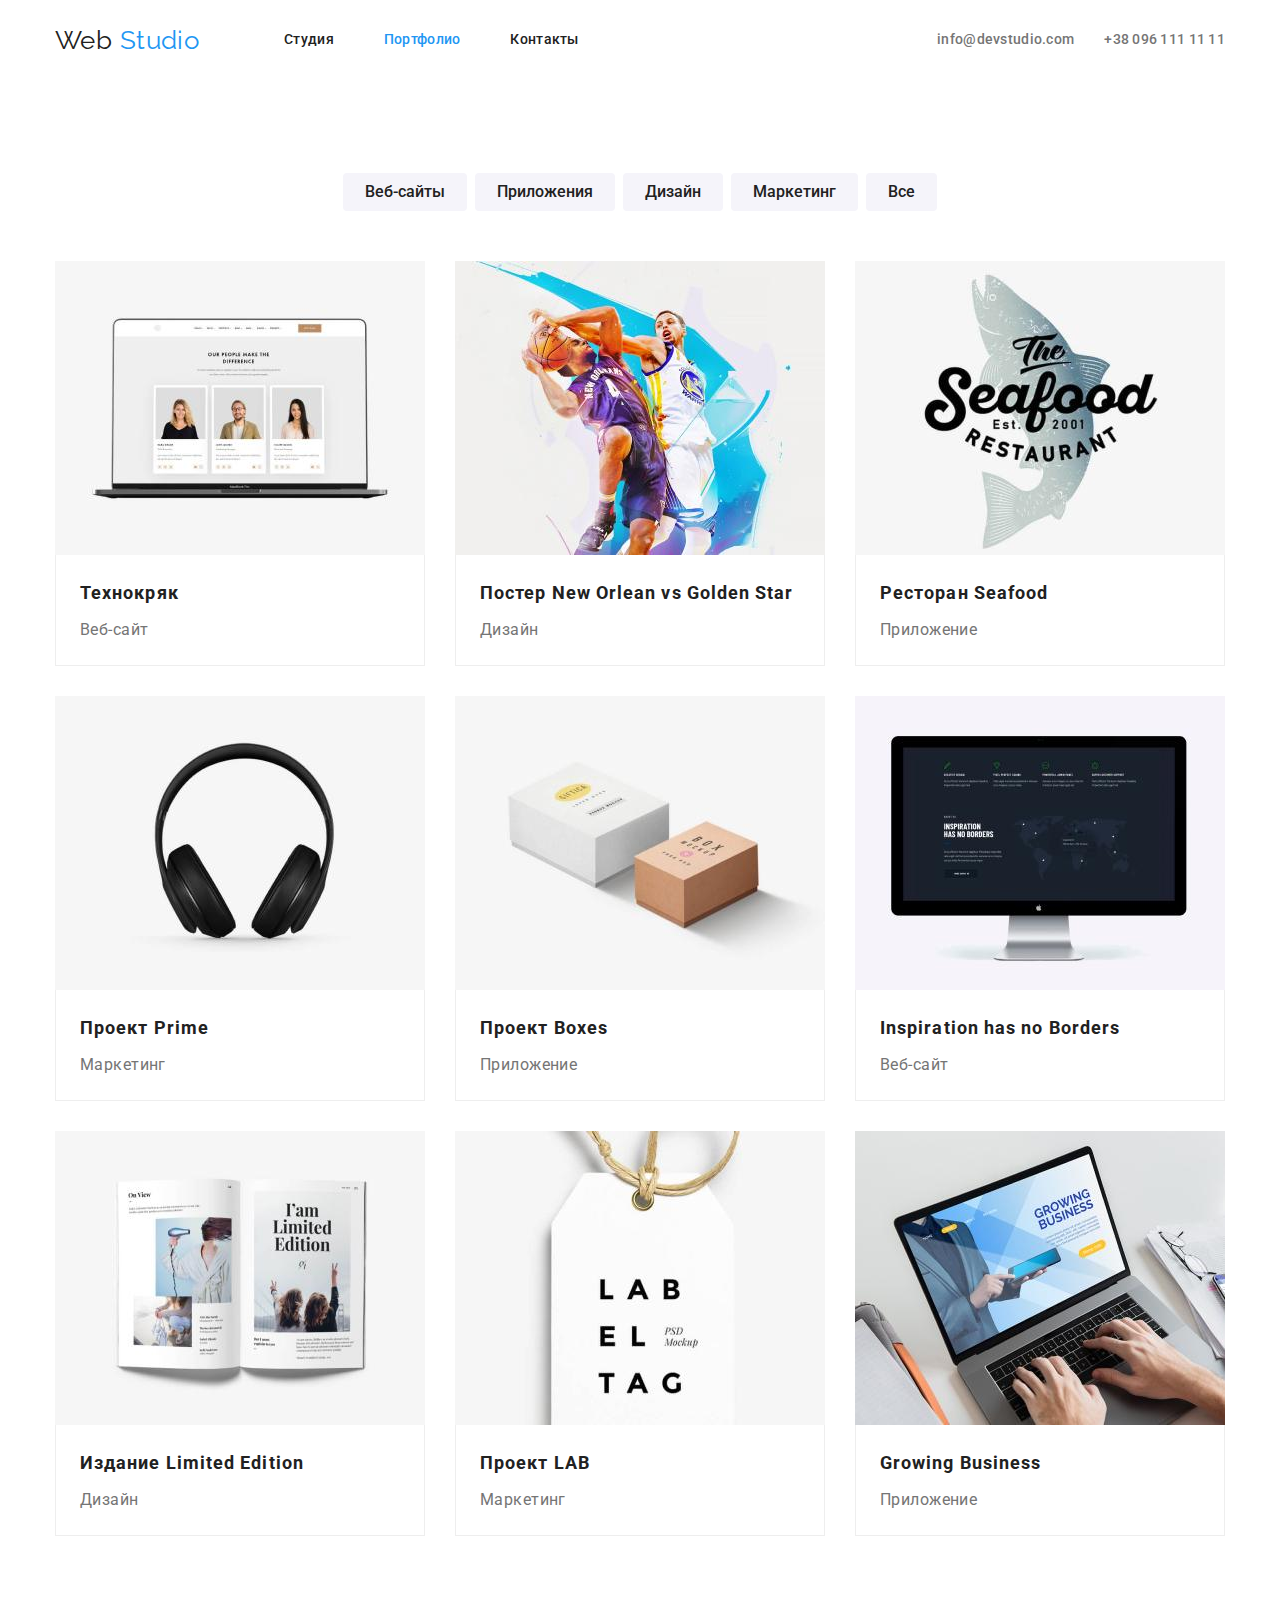
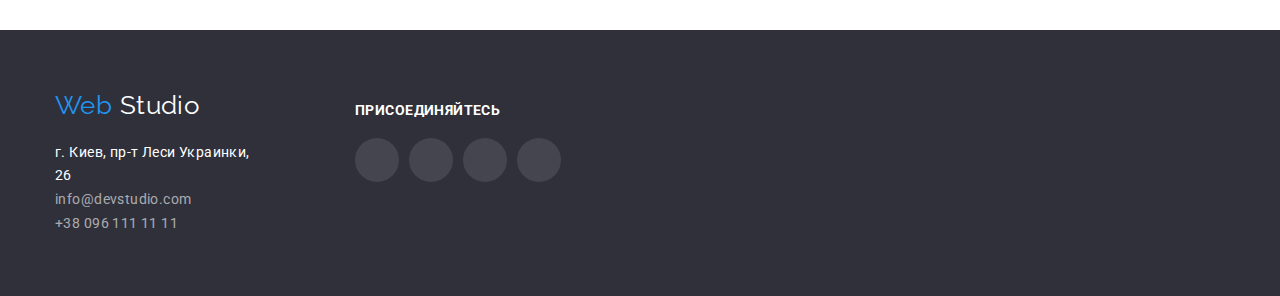
==== portfolio.html @ efa8f48a "Copy HW3" ====
<!DOCTYPE html>
<html lang="ru">
  <head>
    <meta charset="UTF-8" />
    <meta name="viewport" content="width=device-width, initial-scale=1.0" />
    <title>Portfolio</title>
    <link
      href="https://fonts.googleapis.com/css2?family=Raleway:wght@700&family=Roboto:wght@400;500;700;900&display=swap"
      rel="stylesheet"
    />
    <link
      rel="stylesheet"
      href="https://cdnjs.cloudflare.com/ajax/libs/modern-normalize/0.7.0/modern-normalize.min.css"
    />
    <link rel="stylesheet" href="./css/style.css" />
  </head>

  <body>
    <!-- Шапка сайта -->
    <header class="header">
      <div class="header-conitaner container">
        <nav class="navigation">
          <a class="logo" href="./index.html" aria-label="Логотип"
            >Web <span class="logo-accent">Studio</span></a
          >
          <ul class="navgiation-list list">
            <li class="navigation-list-item">
              <a class="navigation-list-link link" href="index.html">Студия</a>
            </li>
            <li class="navigation-list-item">
              <a
                class="navigation-list-link link active-page"
                href="./portfolio.html"
                >Портфолио</a
              >
            </li>
            <li class="navigation-list-item">
              <a class="navigation-list-link link" href="">Контакты</a>
            </li>
          </ul>
        </nav>
        <address class="adress">
          <ul class="adress-list list">
            <li class="adress-list-item">
              <a
                class="header-email-link link"
                href="mailto:info@devstudio.com"
                lang="en"
                >info@devstudio.com</a
              >
            </li>
            <li class="adress-list-item">
              <a class="header-tel-link link" href="tel:+380961111111"
                >+38 096 111 11 11</a
              >
            </li>
          </ul>
        </address>
      </div>
    </header>
    <main>
      <div class="portfolio-container container">
        <div class="portfolio-navigation-container">
          <h1 hidden>Портфолио</h1>
          <h2 hidden>Навигация по типу работ</h2>
          <ul class="portfolio-navigation-list list">
            <li class="portfolio-navigation-list-item">
              <button class="portfolio-button">Веб-сайты</button>
            </li>
            <li class="portfolio-navigation-list-item">
              <button class="portfolio-button">Приложения</button>
            </li>
            <li class="portfolio-navigation-list-item">
              <button class="portfolio-button">Дизайн</button>
            </li>
            <li class="portfolio-navigation-list-item">
              <button class="portfolio-button">Маркетинг</button>
            </li>
            <li class="portfolio-navigation-list-item">
              <button class="portfolio-button">Все</button>
            </li>
          </ul>
        </div>
        <div class="portfolio-list-container">
          <h2 hidden>Блок работ</h2>
          <ul class="portfolio-list list">
            <li class="portfolio-list-item">
              <img
                class="portfolio-list-img"
                src="./images/portfolio/project-technokryak.jpg"
                alt="изображение проекта"
                width="370"
                height="294"
              />
              <div class="portfolio-list-card">
                <p class="portfolio-list-text-hover">
                  Технокряк это современная площадка распространения
                  коронавируса. Компании используют эту платформу для цифрового
                  шпионажа и атак на защищённые сервера конкурентов.
                </p>
                <h3 class="portfolio-list-header">Технокряк</h3>
                <p class="portfolio-list-project-type">Веб-сайт</p>
              </div>
            </li>
            <li class="portfolio-list-item">
              <img
                class="portfolio-list-img"
                src="./images/portfolio/project-new-orlean-vs-golden-star.jpg"
                alt="изображение проекта"
                width="370"
                height="294"
              />
              <div class="portfolio-list-card">
                <p class="portfolio-list-text-hover">
                  Lorem ipsum dolor sit amet consectetur adipisicing elit.
                  Necessitatibus, excepturi ex adipisci voluptatum veniam eius
                  ea harum incidunt, esse facere nobis aspernatur iure? Ad vero
                  suscipit nam incidunt ab in?
                </p>
                <h3 class="portfolio-list-header">
                  Постер <span lang="en">New Orlean vs Golden Star</span>
                </h3>
                <p class="portfolio-list-project-type">Дизайн</p>
              </div>
            </li>
            <li class="portfolio-list-item">
              <img
                class="portfolio-list-img"
                src="./images/portfolio/project-seafood.jpg"
                alt="изображение проекта"
                width="370"
                height="294"
              />
              <div class="portfolio-list-card">
                <p class="portfolio-list-text-hover">
                  Lorem ipsum dolor sit amet consectetur adipisicing elit.
                  Accusamus cum minima itaque fugiat laborum, molestiae
                  voluptatem minus exercitationem reprehenderit in omnis
                  adipisci saepe eum sequi quod. Consequuntur aperiam eius
                  ipsam.
                </p>
                <h3 class="portfolio-list-header">
                  Ресторан <span lang="en">Seafood</span>
                </h3>
                <p class="portfolio-list-project-type">Приложение</p>
              </div>
            </li>
            <li class="portfolio-list-item">
              <img
                class="portfolio-list-img"
                src="./images/portfolio/project-prime.jpg"
                alt="изображение проекта"
                width="370"
                height="294"
              />
              <div class="portfolio-list-card">
                <p class="portfolio-list-text-hover">
                  Lorem ipsum dolor sit, amet consectetur adipisicing elit.
                  Corporis consequatur minima mollitia consequuntur vel iste
                  eligendi quasi quaerat numquam quos distinctio vitae, sunt
                  molestiae, tempora voluptates! Nostrum perferendis
                  perspiciatis et.
                </p>
                <h3 class="portfolio-list-header">Проект <span>Prime</span></h3>
                <p class="portfolio-list-project-type">Маркетинг</p>
              </div>
            </li>
            <li class="portfolio-list-item">
              <img
                class="portfolio-list-img"
                src="./images/portfolio/project-boxes.jpg"
                alt="изображение проекта"
                width="370"
                height="294"
              />
              <div class="portfolio-list-card">
                <p class="portfolio-list-text-hover">
                  Lorem ipsum dolor sit amet consectetur adipisicing elit. Quae
                  iste accusamus voluptatibus ullam quibusdam aperiam modi ipsa.
                  Pariatur, molestias omnis unde ipsum consequatur odit impedit
                  vero, earum officiis assumenda ipsa.
                </p>
                <h3 class="portfolio-list-header">
                  Проект <span lang="en">Boxes</span>
                </h3>
                <p class="portfolio-list-project-type">Приложение</p>
              </div>
            </li>
            <li class="portfolio-list-item">
              <img
                class="portfolio-list-img"
                src="./images/portfolio/project-inspiration-has-no-borders.jpg"
                alt="изображение проекта"
                width="370"
                height="294"
              />
              <div class="portfolio-list-card">
                <p class="portfolio-list-text-hover">
                  Lorem ipsum dolor sit amet consectetur adipisicing elit.
                  Culpa, quo quia. Earum alias iste amet in enim quidem sunt
                  doloribus et explicabo. Odio harum, fuga officia dolorum
                  sapiente repellat quidem.
                </p>
                <h3 class="portfolio-list-header" lang="en">
                  Inspiration has no Borders
                </h3>
                <p class="portfolio-list-project-type">Веб-сайт</p>
              </div>
            </li>
            <li class="portfolio-list-item">
              <img
                class="portfolio-list-img"
                src="./images/portfolio/project-limited-edition.jpg"
                alt="изображение проекта"
                width="370"
                height="294"
              />
              <div class="portfolio-list-card">
                <p class="portfolio-list-text-hover">
                  Lorem ipsum dolor sit amet, consectetur adipisicing elit.
                  Saepe veniam voluptatum dolor cumque ducimus, commodi id
                  assumenda asperiores qui omnis tempora quibusdam illum!
                  Consequuntur quos placeat dolor debitis inventore magni?
                </p>
                <h3 class="portfolio-list-header">
                  Издание <span lang="en">Limited Edition</span>
                </h3>
                <p class="portfolio-list-project-type">Дизайн</p>
              </div>
            </li>
            <li class="portfolio-list-item">
              <img
                class="portfolio-list-img"
                src="./images/portfolio/project-lab.jpg"
                alt="изображение проекта"
                width="370"
                height="294"
              />
              <div class="portfolio-list-card">
                <p class="portfolio-list-text-hover">
                  Lorem ipsum dolor sit amet consectetur adipisicing elit. Natus
                  sapiente cumque ratione? Temporibus inventore at fuga beatae,
                  numquam, officia sapiente porro minus a suscipit nesciunt
                  sequi, dolores maiores facilis ullam!
                </p>
                <h3 class="portfolio-list-header">
                  Проект <span lang="en">LAB</span>
                </h3>
                <p class="portfolio-list-project-type">Маркетинг</p>
              </div>
            </li>
            <li class="portfolio-list-item">
              <img
                class="portfolio-list-img"
                src="./images/portfolio/project-growing-business.jpg"
                alt="изображение проекта"
                width="370"
                height="294"
              />
              <div class="portfolio-list-card">
                <p class="portfolio-list-text-hover">
                  Lorem ipsum dolor sit amet consectetur, adipisicing elit.
                  Doloremque, labore sapiente. Velit unde reprehenderit
                  consequuntur? At adipisci veniam itaque omnis. Velit
                  accusantium corporis tempore ab provident modi aperiam iusto
                  facilis.
                </p>
                <h3 class="portfolio-list-header" lang="en">
                  Growing Business
                </h3>
                <p class="portfolio-list-project-type">Приложение</p>
              </div>
            </li>
          </ul>
        </div>
      </div>
    </main>
    <!--Контакты-->
    <footer class="footer">
      <div class="footer-container container">
        <div class="footer-block">
          <a class="logo footer-logo" href="./index.html" aria-label="Логотип"
            >Web <span class="logo-footer-accent">Studio</span></a
          >
          <ul class="footer-adress-list list">
            <li class="footer-adress-item">
              <a
                class="footer-adress link"
                href="https://goo.gl/maps/bMKYZDrt7HzqNCvu6"
                target="_blank"
              >
                г. Киев, пр-т Леси Украинки, 26
              </a>
            </li>
            <li class="footer-adress-item">
              <a
                class="footer-email link"
                href="mailto:info@devstudio.com"
                lang="en"
                >info@devstudio.com</a
              >
            </li>
            <li class="footer-adress-item">
              <a class="footer-tel link" href="tel:+380961111111"
                >+38 096 111 11 11</a
              >
            </li>
          </ul>
        </div>
        <div class="footer-block">
          <b class="footer-title">присоединяйтесь</b>
          <ul class="footer-social-links-list list">
            <li class="footer-social-link-item">
              <a
                class="footer-social-links-link link"
                href=""
                aria-label="ссылка на инстаграм"
              ></a>
            </li>
            <li class="footer-social-link-item">
              <a
                class="footer-social-links-link link"
                href=""
                aria-label="ссылка на твиттер"
              ></a>
            </li>
            <li class="footer-social-link-item">
              <a
                class="footer-social-links-link link"
                href=""
                aria-label="ссылка на фейсбук"
              ></a>
            </li>
            <li class="footer-social-link-item">
              <a
                class="footer-social-links-link link"
                href=""
                aria-label="ссылка на линкедин"
              ></a>
            </li>
          </ul>
        </div>
      </div>
    </footer>
  </body>
</html>
---- css/style.css ----
:root {
  --main-font: "Roboto", sans-serif;
  --secondary-font: "Raleway", sans-serif;
  --title-dark-theme-color: #ffffff;
  --title-light-theme-color: #212121;
  --modal-btn-color: #2196f3;
  --modal-btn-text-color: #ffffff;
  --text-dark-theme-color: rgba(255, 255, 255, 0.6);
  --text-light-theme-color: #757575;
  --accent-color: #2196f3;

  --portfolio-butto-color: #f5f4fa;
}

body {
  font-family: var(--main-font);
  font-weight: 400;
  font-size: 14px;
  line-height: 1.71;
  letter-spacing: 0.03em;

  color: var(--text-light-theme-color);

  background-color: #ffffff;
}

.section {
  padding-bottom: 94px;
  padding-top: 94px;
}

.container {
  width: 1200px;
  padding-left: 15px;
  padding-right: 15px;
  margin-left: auto;
  margin-right: auto;
}

.link {
  text-decoration: none;
}

.list {
  padding: 0;
  margin: 0;
  list-style: none;
}

/* HEADER */
.header-conitaner,
.navigation {
  display: flex;
  align-items: center;
}

.logo {
  margin-right: 85px;
  font-family: var(--secondary-font);
  font-size: 26px;
  line-height: 1.19;

  text-decoration: none;

  color: var(--title-light-theme-color);
}

.logo .logo-accent {
  color: var(--accent-color);
}
.navgiation-list {
  display: flex;
}
.navigation-list-item:not(:last-child) {
  margin-right: 50px;
}

.navigation-list-link {
  display: block;
  padding-top: 32px;
  padding-bottom: 32px;
}

.navigation-list-link {
  font-weight: 500;
  font-size: 14px;
  line-height: 1.14;
  letter-spacing: 0.02em;

  color: var(--title-light-theme-color);
}

.header-tel-link,
.header-email-link {
  font-weight: 500;
  font-size: 14px;
  line-height: 1.14;
  letter-spacing: 0.02em;

  color: var(--text-light-theme-color);
}

.adress {
  margin-left: auto;
}

.active-page {
  color: var(--accent-color);
}
.adress-list {
  display: flex;
}

.adress-list-item:not(:last-child) {
  margin-right: 30px;
}

.header-email-link,
.header-tel-link {
  display: block;
  padding-top: 32px;
  padding-bottom: 32px;
}

.header-tel-link,
.header-email-link {
  font-style: normal;
}

.navigation-list-link:focus,
.navigation-list-link:hover,
.header-tel-link:focus,
.header-tel-link:hover,
.header-email-link:focus,
.header-email-link:hover {
  color: var(--accent-color);
}

/* HERO SECTION */
.hero {
  text-align: center;
}

.hero-title {
  margin-top: 0px;
  pudding-bottom: 30px;
  font-weight: 900;
  font-size: 44px;
  line-height: 1.36;

  letter-spacing: 0.06em;
  text-transform: uppercase;

  color: var(--title-dark-theme-color);
  background-color: var(--accent-color); /* заглушка */
}
.modal-btn {
  border-style: none;
  border-radius: 4px;
  padding: 10px 32px;
  font-weight: 700;
  font-size: 16px;
  line-height: 1.87;
  text-align: center;
  letter-spacing: 0.06em;
  color: var(--modal-btn-text-color);
  background-color: var(--modal-btn-color);
}

/* Почему мы */
.about-us-section {
  padding-bottom: 0;
}

.about-us-list-header {
  margin-top: 30px;
  margin-bottom: 10px;
  font-weight: 700;
  font-size: 14px;
  line-height: 1.14;
  text-transform: uppercase;

  color: var(--title-light-theme-color);
}

.about-us-list {
  display: flex;
  justify-content: space-between;
}

.about-us-list-item {
  width: 270px;
}

.about-us-list-text {
  margin-top: 0px;
  margin-bottom: 0px;
}
/* Чем мы занимаемся */
.section-header {
  margin-top: 0px;
  margin-bottom: 50px;
  font-weight: 700;
  font-size: 36px;
  line-height: 1.17;
  text-align: center;

  color: var(--title-light-theme-color);
}

.what-we-do-list {
  display: flex;
  justify-content: space-between;
}
.what-we-do-list-img {
  display: block;
}

.what-we-do-list-link >h3/* заглушка без H3 работает */ {
  margin: 0;
  padding-top: 27px;
  padding-bottom: 27px;
  font-weight: 700;
  font-size: 14px;
  line-height: 1.17;
  text-align: center;
  text-transform: uppercase;

  color: var(--title-dark-theme-color);
  background-color: rgba(47, 48, 58, 0.8); /* заглушка */
}

/* Наша команда */
.our-team {
  background: #f5f4fa;
}
.our-team-list {
  display: flex;
  justify-content: space-between;
}

.our-team-list-item {
  width: 270px;
  padding-bottom: 24px;
  background: #ffffff;
  box-shadow: 0px 2px 1px rgba(0, 0, 0, 0.2), 0px 1px 1px rgba(0, 0, 0, 0.14),
    0px 1px 3px rgba(0, 0, 0, 0.12);
  border-radius: 0px 0px 4px 4px;
}

.our-team-list-img {
  display: block;
}
.out-team-list-name {
  margin-top: 30px;
  margin-bottom: 10px;
  font-weight: 500;
  font-size: 16px;
  line-height: 1.19;

  text-align: center;

  color: var(--title-light-theme-color);
}

.our-team-list-position {
  margin-top: 0px;
  margin-bottom: 16px;
  font-size: 16px;
  line-height: 1.19;

  text-align: center;
}
.our-team-social-links-list {
  display: flex;
  justify-content: center;
}

.our-team-social-links {
  width: 44px;
  height: 44px;
  border-radius: 22px;
  background-color: aqua; /*загушка*/
}

.our-team-social-links:not(:last-child) {
  margin-right: 10px;
}

.our-team-social-links:hover {
  background-color: var(--accent-color);
}

/* Постоянные клиенты */
.clients-list {
  display: flex;
  justify-content: space-between;
}

.clients-list-item {
  width: 170px;
  height: 90px;
  border: 1px solid #afb1b8;
  border-radius: 4px;
}

.clients-list-item:hover {
  border: 1px solid var(--accent-color);
}

/* FOOTER */
.footer {
  background: #2f303a;
}

.footer-container {
  display: flex;
  padding-top: 60px;
  padding-bottom: 60px;
}

.footer-block {
  width: 270px;
}

.footer-block:not(:last-child) {
  margin-right: 30px;
}

.footer-logo {
  display: block;
  padding-bottom: 20px;
  color: var(--accent-color);
}

.logo .logo-footer-accent {
  color: var(--title-dark-theme-color);
}

.footer-adress-list {
  margin-right: 69px;
}

.footer-tel,
.footer-email,
.footer-adress {
  font-size: 14px;
  line-height: 1.71;

  color: var(--title-dark-theme-color);
}
.footer-tel,
.footer-email {
  color: rgba(255, 255, 255, 0.6);
}
.footer-title {
  display: block;
  margin-top: 12px;
  margin-bottom: 20px;
  font-weight: 700;
  font-size: 14px;
  line-height: 1.15;

  text-transform: uppercase;

  color: var(--title-dark-theme-color);
}

.footer-social-links-list {
  display: flex;
}
.footer-social-link-item {
  width: 44px;
  height: 44px;
  border-radius: 22px;
  background-color: rgba(255, 255, 255, 0.1);
}

.footer-social-link-item:not(:last-child) {
  margin-right: 10px;
}

.footer-social-link-item:hover {
  background-color: var(--accent-color);
}

/* СТРАНИЦА ПОРТФОЛИО */
.portfolio-container {
  padding-top: 93px;
}

.portfolio-navigation-list {
  display: flex;
  justify-content: center;
  text-align: center;
}
.portfolio-button {
  padding: 6px 22px;
  font-weight: 500;
  font-size: 16px;
  line-height: 1.62;

  text-align: center;

  color: var(--title-light-theme-color);
  background-color: var(--portfolio-butto-color);

  border: 0;
  border-radius: 4px;
}
.portfolio-navigation-list-item:not(:last-child) {
  margin-right: 8px;
}

.portfolio-button:hover,
.portfolio-button:focus {
  color: var(--title-dark-theme-color);
  background-color: var(--accent-color);
  box-shadow: 0px 2px 2px rgba(0, 0, 0, 0.12), 0px 1px 2px rgba(0, 0, 0, 0.08),
    0px 3px 1px rgba(0, 0, 0, 0.1);
}

.portfolio-list-container {
  margin-top: 50px;
  margin-bottom: 94px;
}

.portfolio-list {
  display: flex;
  flex-wrap: wrap;
}

.portfolio-list-item {
  width: 370px;
  margin-right: 30px;
  margin-bottom: 30px;
}

.portfolio-list-card {
  width: 370;
  display: block;
  padding-top: 20px;
  padding-bottom: 20px;
  padding-left: 24px;
  padding-right: 24px;
  border-left: 1px solid #eeeeee;
  border-right: 1px solid #eeeeee;
  border-bottom: 1px solid #eeeeee;
}

.portfolio-list-card:nth-child(3n),
.portfolio-list-item:nth-child(3n) {
  margin-right: 0;
}

.portfolio-list-card:nth-last-child(-n + 3),
.portfolio-list-item:nth-last-child(-n + 3) {
  margin-bottom: 0;
}

.portfolio-list-img {
  display: block;
}

.portfolio-list-text-hover {
  display: none;
  padding: 24px;
  margin: 0;
  font-size: 18px;
  line-height: 1.56;

  color: var(--title-dark-theme-color);
  background-color: var(--accent-color);
}

.portfolio-list-header {
  margin: 0;
  margin-bottom: 4px;
  font-weight: 700;
  font-size: 18px;
  line-height: 2;

  letter-spacing: 0.06em;

  color: var(--title-light-theme-color);
}

.portfolio-list-project-type {
  margin: 0;
  font-size: 16px;
  line-height: 1.87;
}
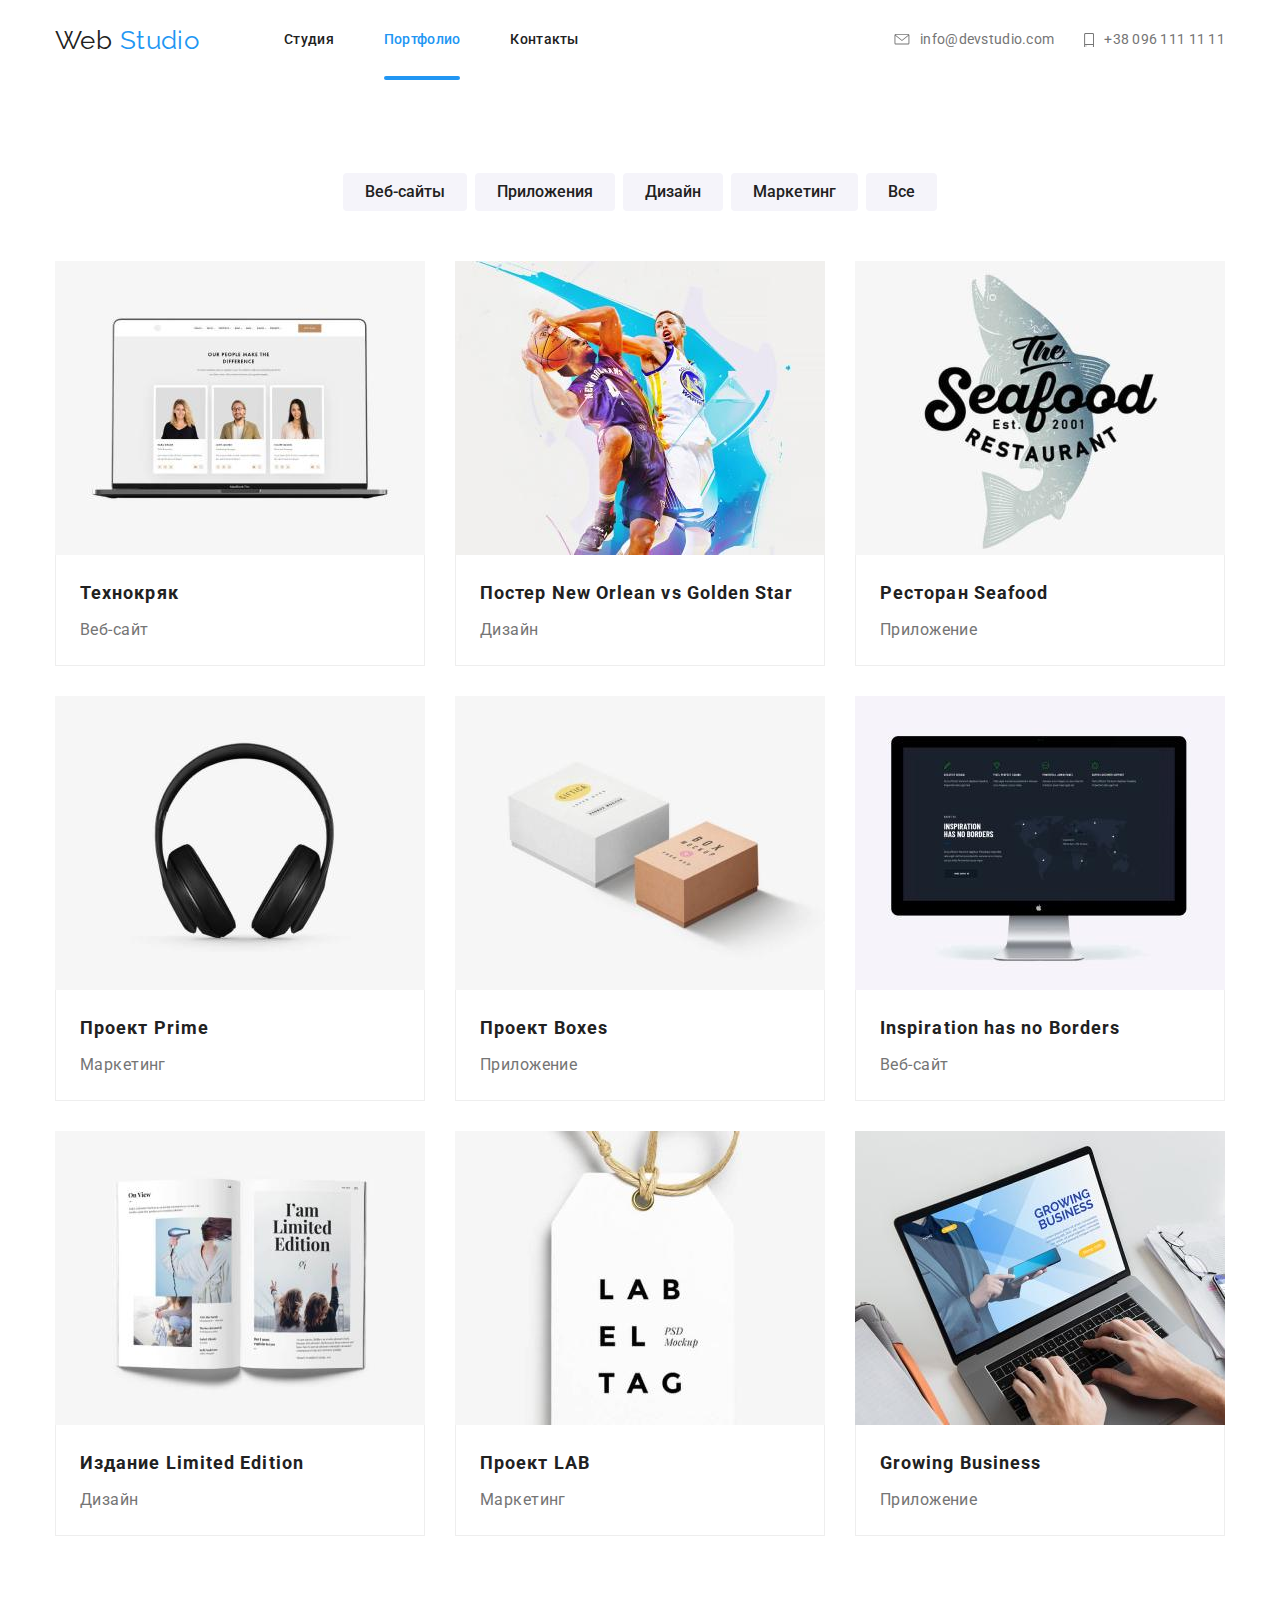
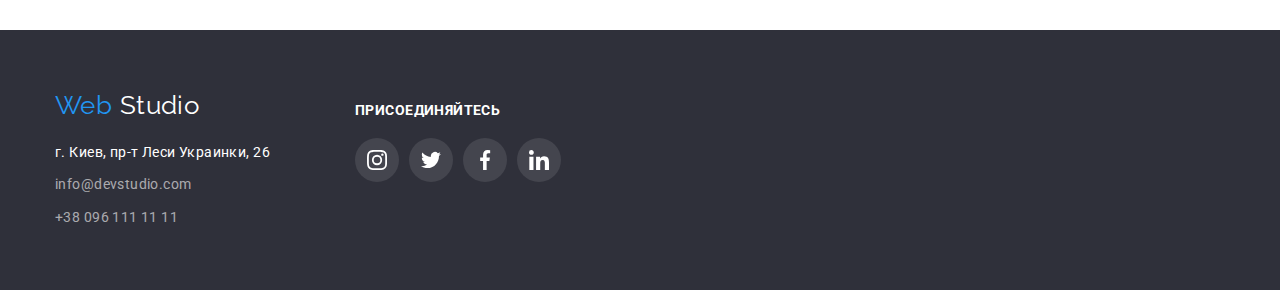
==== commit b596bdac: "First try" ====
--- a/portfolio.html
+++ b/portfolio.html
@@ -21,8 +21,8 @@
       <div class="header-conitaner container">
         <nav class="navigation">
           <a class="logo" href="./index.html" aria-label="Логотип"
-            >Web <span class="logo-accent">Studio</span></a
-          >
+            >Web <span class="logo-accent">Studio</span>
+          </a>
           <ul class="navgiation-list list">
             <li class="navigation-list-item">
               <a class="navigation-list-link link" href="index.html">Студия</a>
@@ -31,8 +31,8 @@
               <a
                 class="navigation-list-link link active-page"
                 href="./portfolio.html"
-                >Портфолио</a
-              >
+                >Портфолио
+              </a>
             </li>
             <li class="navigation-list-item">
               <a class="navigation-list-link link" href="">Контакты</a>
@@ -43,16 +43,23 @@
           <ul class="adress-list list">
             <li class="adress-list-item">
               <a
-                class="header-email-link link"
+                class="header-adress-link link"
                 href="mailto:info@devstudio.com"
                 lang="en"
-                >info@devstudio.com</a
-              >
+              >
+                <svg class="adress-list-icon" , width="16" , height="11.2">
+                  <use href="./images/sprite.svg#envelope"></use>
+                </svg>
+                info@devstudio.com
+              </a>
             </li>
             <li class="adress-list-item">
-              <a class="header-tel-link link" href="tel:+380961111111"
-                >+38 096 111 11 11</a
-              >
+              <a class="header-adress-link link" href="tel:+380961111111">
+                <svg class="adress-list-icon" , width="10" , height="14.9">
+                  <use href="./images/sprite.svg#smartphone"></use>
+                </svg>
+                +38 096 111 11 11
+              </a>
             </li>
           </ul>
         </address>
@@ -310,33 +317,54 @@
         <div class="footer-block">
           <b class="footer-title">присоединяйтесь</b>
           <ul class="footer-social-links-list list">
-            <li class="footer-social-link-item">
+            <li class="footer-social-link-item instagram">
               <a
                 class="footer-social-links-link link"
                 href=""
                 aria-label="ссылка на инстаграм"
-              ></a>
-            </li>
-            <li class="footer-social-link-item">
+              >
+                <span class="visually-hidden">Instagram</span>
+                <svg class="footer-social-icons">
+                  <use href="./images/sprite.svg#instagram"></use>
+                </svg>
+              </a>
+            </li>
+            <li class="footer-social-link-item twitter">
               <a
                 class="footer-social-links-link link"
                 href=""
                 aria-label="ссылка на твиттер"
-              ></a>
-            </li>
-            <li class="footer-social-link-item">
+              >
+                <span class="visually-hidden">Twitter</span>
+                <svg class="footer-social-icons">
+                  <use href="./images/sprite.svg#twitter"></use>
+                </svg>
+              </a>
+            </li>
+            <li class="footer-social-link-item facebook">
+              <span class="visually-hidden">Facebook</span>
               <a
                 class="footer-social-links-link link"
                 href=""
                 aria-label="ссылка на фейсбук"
-              ></a>
-            </li>
-            <li class="footer-social-link-item">
+              >
+                <span class="visually-hidden">Twitter</span>
+                <svg class="footer-social-icons">
+                  <use href="./images/sprite.svg#facebook"></use>
+                </svg>
+              </a>
+            </li>
+            <li class="footer-social-link-item linkedin">
               <a
                 class="footer-social-links-link link"
                 href=""
                 aria-label="ссылка на линкедин"
-              ></a>
+              >
+                <span class="visually-hidden">LinkedIn</span>
+                <svg class="footer-social-icons">
+                  <use href="./images/sprite.svg#linkedin"></use>
+                </svg>
+              </a>
             </li>
           </ul>
         </div>
--- a/css/style.css
+++ b/css/style.css
@@ -23,7 +23,6 @@
 
   background-color: #ffffff;
 }
-
 .section {
   padding-bottom: 94px;
   padding-top: 94px;
@@ -47,6 +46,16 @@
   list-style: none;
 }
 
+.visually-hidden {
+  position: absolute;
+  width: 1px;
+  height: 1px;
+  margin: -1px;
+  border: 0;
+  padding: 0;
+  clip: rect(0 0 0 0);
+  overflow: hidden;
+}
 /* HEADER */
 .header-conitaner,
 .navigation {
@@ -79,9 +88,6 @@
   display: block;
   padding-top: 32px;
   padding-bottom: 32px;
-}
-
-.navigation-list-link {
   font-weight: 500;
   font-size: 14px;
   line-height: 1.14;
@@ -89,61 +95,99 @@
 
   color: var(--title-light-theme-color);
 }
-
-.header-tel-link,
-.header-email-link {
-  font-weight: 500;
+.active-page {
+  color: var(--accent-color);
+  padding-bottom: 0px;
+}
+
+.active-page::after {
+  display: block;
+  margin-top: 28px;
+  width: auto;
+  height: 4px;
+  background-color: var(--accent-color);
+  content: "";
+  border-radius: 2px;
+}
+
+.navigation-list-link:focus,
+.navigation-list-link:hover {
+  padding-bottom: 0;
+}
+
+.navigation-list-link:focus::after,
+.navigation-list-link:hover::after {
+  display: block;
+  margin-top: 28px;
+  width: auto;
+  height: 4px;
+  background-color: var(--accent-color);
+  content: "";
+  border-radius: 2px;
+}
+
+.adress {
+  margin-left: auto;
+}
+
+.adress-list {
+  display: flex;
+
+  font-weight: 400;
+  font-style: normal;
   font-size: 14px;
   line-height: 1.14;
   letter-spacing: 0.02em;
 
-  color: var(--text-light-theme-color);
-}
-
-.adress {
-  margin-left: auto;
-}
-
-.active-page {
-  color: var(--accent-color);
-}
-.adress-list {
-  display: flex;
-}
-
+  fill: var(--text-light-theme-color);
+}
+.adress-list-item {
+  display: inline-flex;
+  padding-top: 32px;
+  padding-bottom: 32px;
+}
 .adress-list-item:not(:last-child) {
   margin-right: 30px;
 }
 
-.header-email-link,
-.header-tel-link {
-  display: block;
-  padding-top: 32px;
-  padding-bottom: 32px;
-}
-
-.header-tel-link,
-.header-email-link {
-  font-style: normal;
-}
-
+.header-adress-link {
+  display: inline-flex;
+  justify-items: center;
+  align-items: center;
+  text-align: center;
+  color: var(--text-light-theme-color);
+}
+.adress-list-icon {
+  fill: currentColor;
+  margin-right: 10px;
+}
+.adress-text {
+}
+
+.header-adress-link:focus,
+.header-adress-link:hover,
 .navigation-list-link:focus,
-.navigation-list-link:hover,
-.header-tel-link:focus,
-.header-tel-link:hover,
-.header-email-link:focus,
-.header-email-link:hover {
+.navigation-list-link:hover {
   color: var(--accent-color);
 }
 
 /* HERO SECTION */
 .hero {
-  text-align: center;
+  height: 600px;
+  text-align: center;
+  background-image: linear-gradient(
+      rgba(47, 48, 58, 0.8),
+      rgba(47, 48, 58, 0.8)
+    ),
+    url(../images/Hero-img.jpg);
+  background-repeat: no-repeat;
+  background-position: center;
 }
 
 .hero-title {
-  margin-top: 0px;
-  pudding-bottom: 30px;
+  margin: 0px;
+  padding-top: 200px;
+  padding-bottom: 30px;
   font-weight: 900;
   font-size: 44px;
   line-height: 1.36;
@@ -152,7 +196,6 @@
   text-transform: uppercase;
 
   color: var(--title-dark-theme-color);
-  background-color: var(--accent-color); /* заглушка */
 }
 .modal-btn {
   border-style: none;
@@ -192,6 +235,22 @@
   width: 270px;
 }
 
+.about-us-list-img-block {
+  display: inline-flex;
+  justify-content: center;
+  align-items: center;
+  width: 270px;
+  height: 120px;
+  background: #f5f4fa;
+  border-radius: 4px;
+  background-repeat: no-repeat;
+  background-position: center;
+}
+
+.about-us-icon {
+  width: 70px;
+  height: 70px;
+}
 .about-us-list-text {
   margin-top: 0px;
   margin-bottom: 0px;
@@ -280,15 +339,32 @@
   width: 44px;
   height: 44px;
   border-radius: 22px;
-  background-color: aqua; /*загушка*/
 }
 
 .our-team-social-links:not(:last-child) {
   margin-right: 10px;
 }
 
-.our-team-social-links:hover {
+.our-team-social-links-item {
+  display: inline-flex;
+  justify-content: center;
+  align-items: center;
+  width: 44px;
+  height: 44px;
+  border-radius: 50%;
+  fill: #afb1b8;
+}
+
+.our-team-social-links-item:hover,
+.our-team-social-links-item:focus {
+  fill: #fff;
   background-color: var(--accent-color);
+  cursor: pointer;
+}
+
+.our-team-social-links-icon {
+  width: 20px;
+  height: 20px;
 }
 
 /* Постоянные клиенты */
@@ -297,15 +373,26 @@
   justify-content: space-between;
 }
 
-.clients-list-item {
+.clients-list-link {
+  display: inline-flex;
+  align-items: center;
+  justify-content: center;
   width: 170px;
   height: 90px;
+  color: #afb1b8;
   border: 1px solid #afb1b8;
   border-radius: 4px;
 }
 
-.clients-list-item:hover {
+.client-list-link-icon {
+  fill: currentColor;
+}
+
+.clients-list-link:hover,
+.clients-list-link:focus {
   border: 1px solid var(--accent-color);
+  color: var(--accent-color);
+  cursor: pointer;
 }
 
 /* FOOTER */
@@ -337,22 +424,19 @@
   color: var(--title-dark-theme-color);
 }
 
-.footer-adress-list {
-  margin-right: 69px;
-}
-
-.footer-tel,
-.footer-email,
+.footer-adress-item:not(:last-child) {
+  margin-bottom: 9px;
+}
+
 .footer-adress {
-  font-size: 14px;
-  line-height: 1.71;
-
-  color: var(--title-dark-theme-color);
-}
+  color: var(--title-dark-theme-color);
+}
+
 .footer-tel,
 .footer-email {
   color: rgba(255, 255, 255, 0.6);
 }
+
 .footer-title {
   display: block;
   margin-top: 12px;
@@ -369,19 +453,34 @@
 .footer-social-links-list {
   display: flex;
 }
-.footer-social-link-item {
+
+.footer-social-link-item:not(:last-child) {
+  margin-right: 10px;
+}
+
+.footer-social-links-link {
+  display: inline-flex;
+  align-items: center;
+  justify-content: center;
+  color: var(--title-dark-theme-color);
   width: 44px;
   height: 44px;
   border-radius: 22px;
+
   background-color: rgba(255, 255, 255, 0.1);
-}
-
-.footer-social-link-item:not(:last-child) {
-  margin-right: 10px;
-}
-
-.footer-social-link-item:hover {
+  background-repeat: no-repeat;
+  background-position: center;
+}
+
+.footer-social-icons {
+  width: 20px;
+  height: 20px;
+  fill: currentColor;
+}
+.footer-social-links-link:hover,
+.footer-social-links-link:focus {
   background-color: var(--accent-color);
+  cursor: pointer;
 }
 
 /* СТРАНИЦА ПОРТФОЛИО */
@@ -418,6 +517,7 @@
   background-color: var(--accent-color);
   box-shadow: 0px 2px 2px rgba(0, 0, 0, 0.12), 0px 1px 2px rgba(0, 0, 0, 0.08),
     0px 3px 1px rgba(0, 0, 0, 0.1);
+  cursor: pointer;
 }
 
 .portfolio-list-container {
@@ -434,6 +534,13 @@
   width: 370px;
   margin-right: 30px;
   margin-bottom: 30px;
+}
+
+.portfolio-list-item:hover,
+.portfolio-list-item:focus {
+  box-shadow: 1px 4px 6px rgba(0, 0, 0, 0.16), 0px 4px 4px rgba(0, 0, 0, 0.06),
+    0px 1px 1px rgba(0, 0, 0, 0.12);
+  cursor: pointer;
 }
 
 .portfolio-list-card {
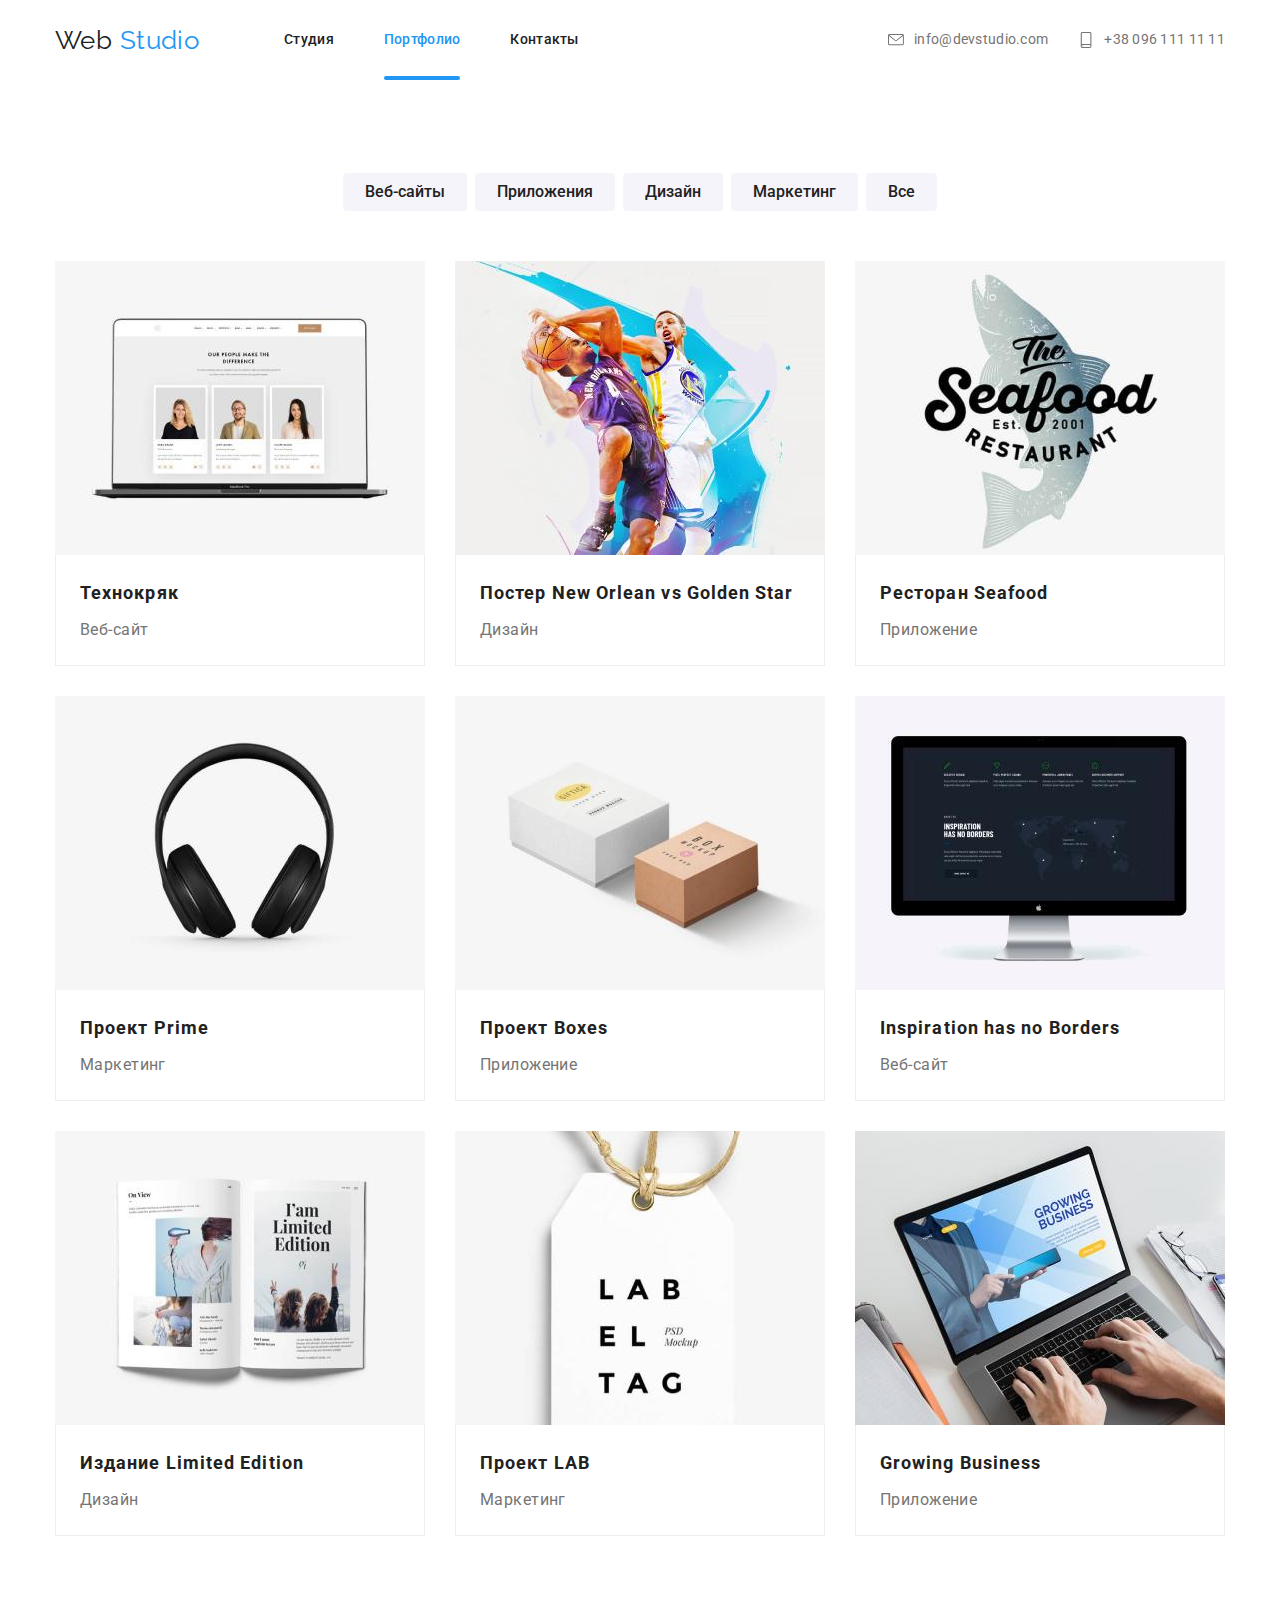
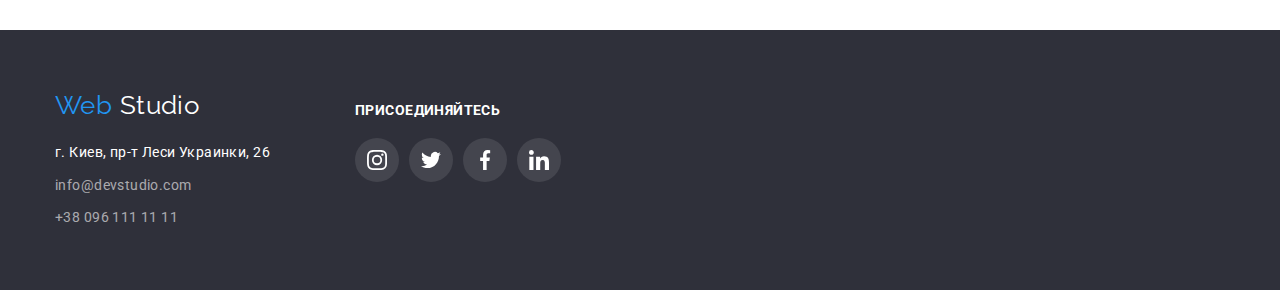
==== commit 5bf81efc: "small fix" ====
--- a/portfolio.html
+++ b/portfolio.html
@@ -286,7 +286,10 @@
     <footer class="footer">
       <div class="footer-container container">
         <div class="footer-block">
-          <a class="logo footer-logo" href="./index.html" aria-label="Логотип"
+          <a
+            class="logo footer-logo link"
+            href="./index.html"
+            aria-label="Логотип"
             >Web <span class="logo-footer-accent">Studio</span></a
           >
           <ul class="footer-adress-list list">
--- a/css/style.css
+++ b/css/style.css
@@ -37,6 +37,7 @@
 }
 
 .link {
+  display: block;
   text-decoration: none;
 }
 
@@ -85,7 +86,6 @@
 }
 
 .navigation-list-link {
-  display: block;
   padding-top: 32px;
   padding-bottom: 32px;
   font-weight: 500;
@@ -152,12 +152,12 @@
 
 .header-adress-link {
   display: inline-flex;
-  justify-items: center;
   align-items: center;
-  text-align: center;
   color: var(--text-light-theme-color);
 }
 .adress-list-icon {
+  width: 16px;
+  height: 16px;
   fill: currentColor;
   margin-right: 10px;
 }
@@ -415,7 +415,6 @@
 }
 
 .footer-logo {
-  display: block;
   padding-bottom: 20px;
   color: var(--accent-color);
 }
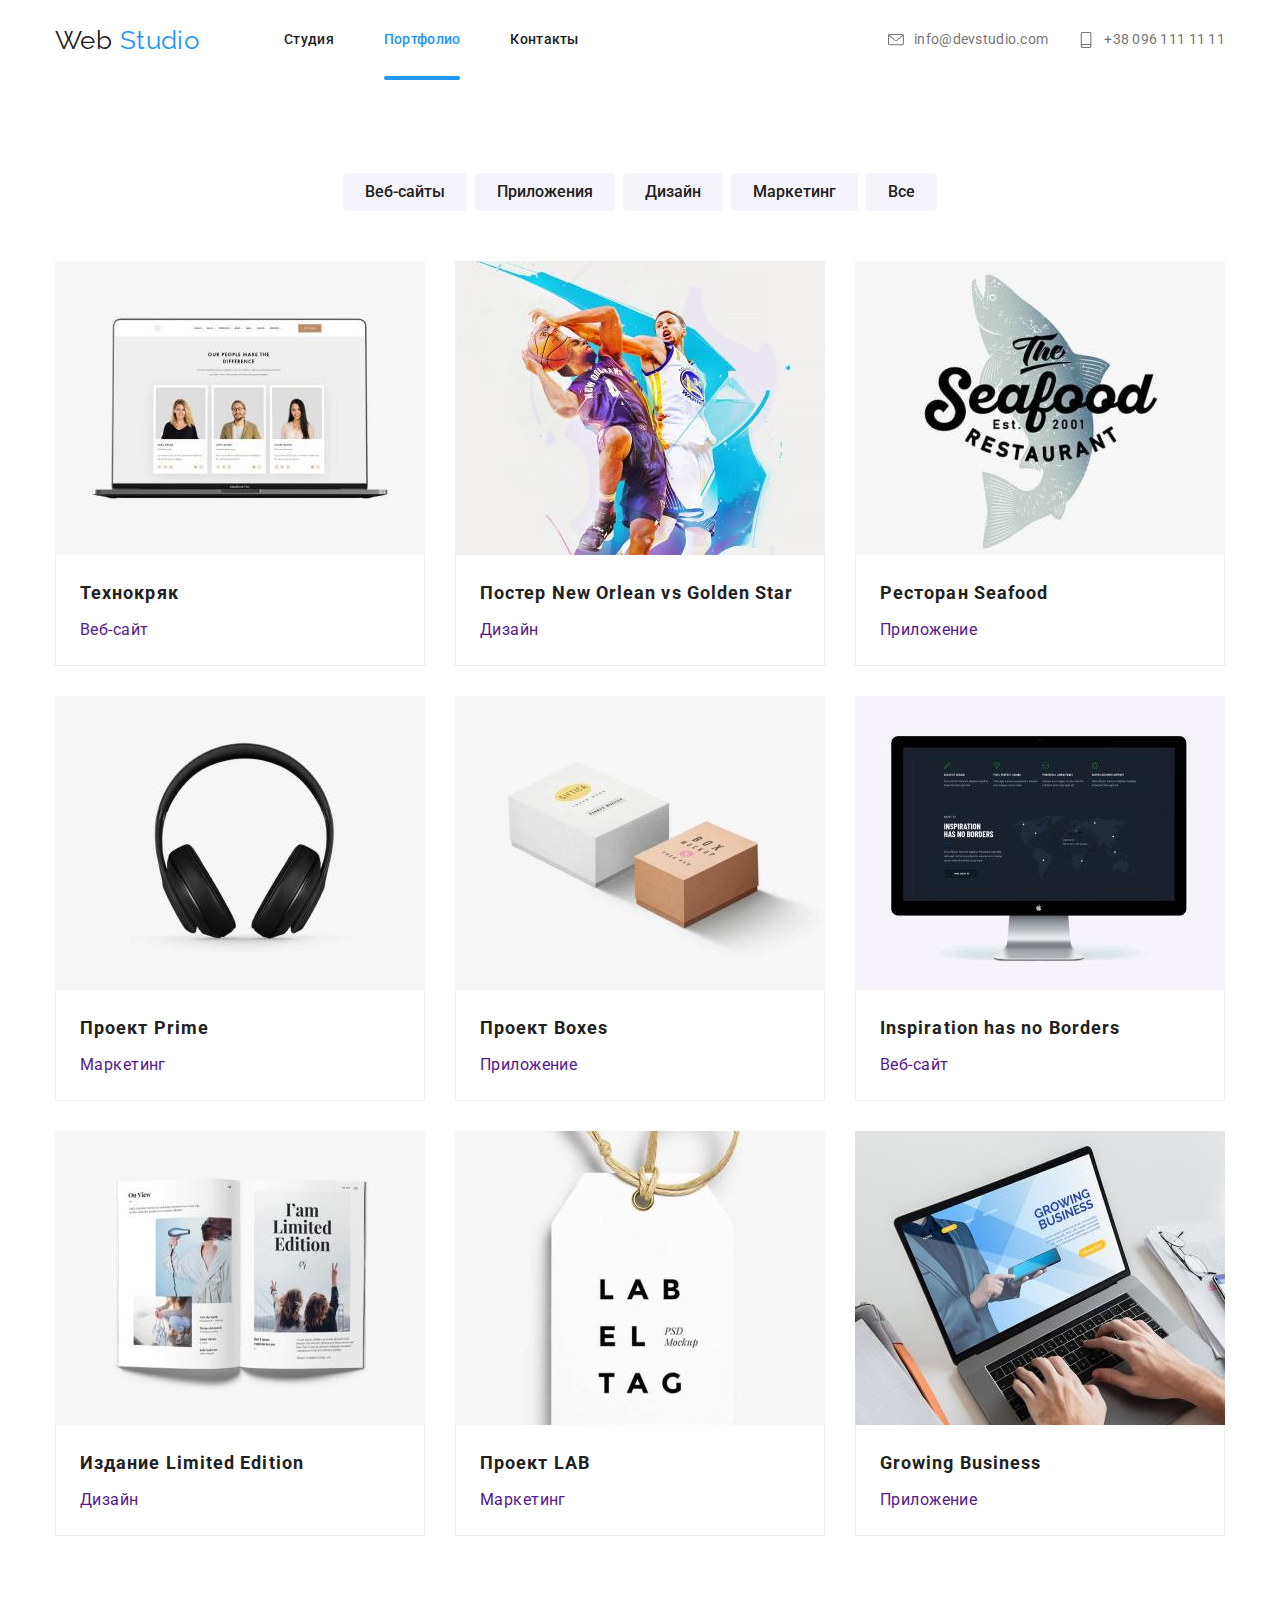
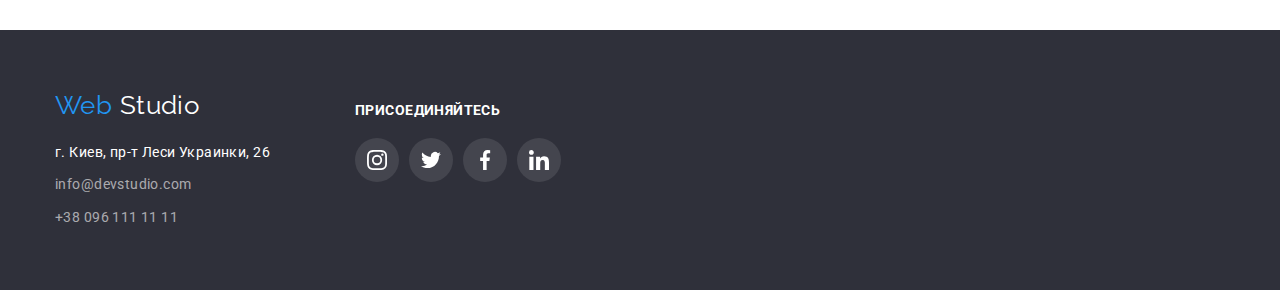
==== commit 9614ae43: "Mentor comments 1 - updated" ====
--- a/portfolio.html
+++ b/portfolio.html
@@ -92,191 +92,211 @@
           <h2 hidden>Блок работ</h2>
           <ul class="portfolio-list list">
             <li class="portfolio-list-item">
-              <img
-                class="portfolio-list-img"
-                src="./images/portfolio/project-technokryak.jpg"
-                alt="изображение проекта"
-                width="370"
-                height="294"
-              />
-              <div class="portfolio-list-card">
-                <p class="portfolio-list-text-hover">
-                  Технокряк это современная площадка распространения
-                  коронавируса. Компании используют эту платформу для цифрового
-                  шпионажа и атак на защищённые сервера конкурентов.
-                </p>
-                <h3 class="portfolio-list-header">Технокряк</h3>
-                <p class="portfolio-list-project-type">Веб-сайт</p>
-              </div>
-            </li>
-            <li class="portfolio-list-item">
-              <img
-                class="portfolio-list-img"
-                src="./images/portfolio/project-new-orlean-vs-golden-star.jpg"
-                alt="изображение проекта"
-                width="370"
-                height="294"
-              />
-              <div class="portfolio-list-card">
-                <p class="portfolio-list-text-hover">
-                  Lorem ipsum dolor sit amet consectetur adipisicing elit.
-                  Necessitatibus, excepturi ex adipisci voluptatum veniam eius
-                  ea harum incidunt, esse facere nobis aspernatur iure? Ad vero
-                  suscipit nam incidunt ab in?
-                </p>
-                <h3 class="portfolio-list-header">
-                  Постер <span lang="en">New Orlean vs Golden Star</span>
-                </h3>
-                <p class="portfolio-list-project-type">Дизайн</p>
-              </div>
-            </li>
-            <li class="portfolio-list-item">
-              <img
-                class="portfolio-list-img"
-                src="./images/portfolio/project-seafood.jpg"
-                alt="изображение проекта"
-                width="370"
-                height="294"
-              />
-              <div class="portfolio-list-card">
-                <p class="portfolio-list-text-hover">
-                  Lorem ipsum dolor sit amet consectetur adipisicing elit.
-                  Accusamus cum minima itaque fugiat laborum, molestiae
-                  voluptatem minus exercitationem reprehenderit in omnis
-                  adipisci saepe eum sequi quod. Consequuntur aperiam eius
-                  ipsam.
-                </p>
-                <h3 class="portfolio-list-header">
-                  Ресторан <span lang="en">Seafood</span>
-                </h3>
-                <p class="portfolio-list-project-type">Приложение</p>
-              </div>
-            </li>
-            <li class="portfolio-list-item">
-              <img
-                class="portfolio-list-img"
-                src="./images/portfolio/project-prime.jpg"
-                alt="изображение проекта"
-                width="370"
-                height="294"
-              />
-              <div class="portfolio-list-card">
-                <p class="portfolio-list-text-hover">
-                  Lorem ipsum dolor sit, amet consectetur adipisicing elit.
-                  Corporis consequatur minima mollitia consequuntur vel iste
-                  eligendi quasi quaerat numquam quos distinctio vitae, sunt
-                  molestiae, tempora voluptates! Nostrum perferendis
-                  perspiciatis et.
-                </p>
-                <h3 class="portfolio-list-header">Проект <span>Prime</span></h3>
-                <p class="portfolio-list-project-type">Маркетинг</p>
-              </div>
-            </li>
-            <li class="portfolio-list-item">
-              <img
-                class="portfolio-list-img"
-                src="./images/portfolio/project-boxes.jpg"
-                alt="изображение проекта"
-                width="370"
-                height="294"
-              />
-              <div class="portfolio-list-card">
-                <p class="portfolio-list-text-hover">
-                  Lorem ipsum dolor sit amet consectetur adipisicing elit. Quae
-                  iste accusamus voluptatibus ullam quibusdam aperiam modi ipsa.
-                  Pariatur, molestias omnis unde ipsum consequatur odit impedit
-                  vero, earum officiis assumenda ipsa.
-                </p>
-                <h3 class="portfolio-list-header">
-                  Проект <span lang="en">Boxes</span>
-                </h3>
-                <p class="portfolio-list-project-type">Приложение</p>
-              </div>
-            </li>
-            <li class="portfolio-list-item">
-              <img
-                class="portfolio-list-img"
-                src="./images/portfolio/project-inspiration-has-no-borders.jpg"
-                alt="изображение проекта"
-                width="370"
-                height="294"
-              />
-              <div class="portfolio-list-card">
-                <p class="portfolio-list-text-hover">
-                  Lorem ipsum dolor sit amet consectetur adipisicing elit.
-                  Culpa, quo quia. Earum alias iste amet in enim quidem sunt
-                  doloribus et explicabo. Odio harum, fuga officia dolorum
-                  sapiente repellat quidem.
-                </p>
-                <h3 class="portfolio-list-header" lang="en">
-                  Inspiration has no Borders
-                </h3>
-                <p class="portfolio-list-project-type">Веб-сайт</p>
-              </div>
-            </li>
-            <li class="portfolio-list-item">
-              <img
-                class="portfolio-list-img"
-                src="./images/portfolio/project-limited-edition.jpg"
-                alt="изображение проекта"
-                width="370"
-                height="294"
-              />
-              <div class="portfolio-list-card">
-                <p class="portfolio-list-text-hover">
-                  Lorem ipsum dolor sit amet, consectetur adipisicing elit.
-                  Saepe veniam voluptatum dolor cumque ducimus, commodi id
-                  assumenda asperiores qui omnis tempora quibusdam illum!
-                  Consequuntur quos placeat dolor debitis inventore magni?
-                </p>
-                <h3 class="portfolio-list-header">
-                  Издание <span lang="en">Limited Edition</span>
-                </h3>
-                <p class="portfolio-list-project-type">Дизайн</p>
-              </div>
-            </li>
-            <li class="portfolio-list-item">
-              <img
-                class="portfolio-list-img"
-                src="./images/portfolio/project-lab.jpg"
-                alt="изображение проекта"
-                width="370"
-                height="294"
-              />
-              <div class="portfolio-list-card">
-                <p class="portfolio-list-text-hover">
-                  Lorem ipsum dolor sit amet consectetur adipisicing elit. Natus
-                  sapiente cumque ratione? Temporibus inventore at fuga beatae,
-                  numquam, officia sapiente porro minus a suscipit nesciunt
-                  sequi, dolores maiores facilis ullam!
-                </p>
-                <h3 class="portfolio-list-header">
-                  Проект <span lang="en">LAB</span>
-                </h3>
-                <p class="portfolio-list-project-type">Маркетинг</p>
-              </div>
-            </li>
-            <li class="portfolio-list-item">
-              <img
-                class="portfolio-list-img"
-                src="./images/portfolio/project-growing-business.jpg"
-                alt="изображение проекта"
-                width="370"
-                height="294"
-              />
-              <div class="portfolio-list-card">
-                <p class="portfolio-list-text-hover">
-                  Lorem ipsum dolor sit amet consectetur, adipisicing elit.
-                  Doloremque, labore sapiente. Velit unde reprehenderit
-                  consequuntur? At adipisci veniam itaque omnis. Velit
-                  accusantium corporis tempore ab provident modi aperiam iusto
-                  facilis.
-                </p>
-                <h3 class="portfolio-list-header" lang="en">
-                  Growing Business
-                </h3>
-                <p class="portfolio-list-project-type">Приложение</p>
-              </div>
+              <a class="portfolio-list-link link" href="">
+                <img
+                  class="portfolio-list-img"
+                  src="./images/portfolio/project-technokryak.jpg"
+                  alt="изображение проекта"
+                  width="370"
+                  height="294"
+                />
+                <div class="portfolio-list-card">
+                  <p class="portfolio-list-text-hover">
+                    Технокряк это современная площадка распространения
+                    коронавируса. Компании используют эту платформу для
+                    цифрового шпионажа и атак на защищённые сервера конкурентов.
+                  </p>
+                  <h3 class="portfolio-list-header">Технокряк</h3>
+                  <p class="portfolio-list-project-type">Веб-сайт</p>
+                </div>
+              </a>
+            </li>
+            <li class="portfolio-list-item">
+              <a class="portfolio-list-link link" href="">
+                <img
+                  class="portfolio-list-img"
+                  src="./images/portfolio/project-new-orlean-vs-golden-star.jpg"
+                  alt="изображение проекта"
+                  width="370"
+                  height="294"
+                />
+                <div class="portfolio-list-card">
+                  <p class="portfolio-list-text-hover">
+                    Lorem ipsum dolor sit amet consectetur adipisicing elit.
+                    Necessitatibus, excepturi ex adipisci voluptatum veniam eius
+                    ea harum incidunt, esse facere nobis aspernatur iure? Ad
+                    vero suscipit nam incidunt ab in?
+                  </p>
+                  <h3 class="portfolio-list-header">
+                    Постер <span lang="en">New Orlean vs Golden Star</span>
+                  </h3>
+                  <p class="portfolio-list-project-type">Дизайн</p>
+                </div>
+              </a>
+            </li>
+            <li class="portfolio-list-item">
+              <a class="portfolio-list-link link" href="">
+                <img
+                  class="portfolio-list-img"
+                  src="./images/portfolio/project-seafood.jpg"
+                  alt="изображение проекта"
+                  width="370"
+                  height="294"
+                />
+                <div class="portfolio-list-card">
+                  <p class="portfolio-list-text-hover">
+                    Lorem ipsum dolor sit amet consectetur adipisicing elit.
+                    Accusamus cum minima itaque fugiat laborum, molestiae
+                    voluptatem minus exercitationem reprehenderit in omnis
+                    adipisci saepe eum sequi quod. Consequuntur aperiam eius
+                    ipsam.
+                  </p>
+                  <h3 class="portfolio-list-header">
+                    Ресторан <span lang="en">Seafood</span>
+                  </h3>
+                  <p class="portfolio-list-project-type">Приложение</p>
+                </div>
+              </a>
+            </li>
+            <li class="portfolio-list-item">
+              <a class="portfolio-list-link link" href="">
+                <img
+                  class="portfolio-list-img"
+                  src="./images/portfolio/project-prime.jpg"
+                  alt="изображение проекта"
+                  width="370"
+                  height="294"
+                />
+                <div class="portfolio-list-card">
+                  <p class="portfolio-list-text-hover">
+                    Lorem ipsum dolor sit, amet consectetur adipisicing elit.
+                    Corporis consequatur minima mollitia consequuntur vel iste
+                    eligendi quasi quaerat numquam quos distinctio vitae, sunt
+                    molestiae, tempora voluptates! Nostrum perferendis
+                    perspiciatis et.
+                  </p>
+                  <h3 class="portfolio-list-header">
+                    Проект <span>Prime</span>
+                  </h3>
+                  <p class="portfolio-list-project-type">Маркетинг</p>
+                </div>
+              </a>
+            </li>
+            <li class="portfolio-list-item">
+              <a class="portfolio-list-link link" href="">
+                <img
+                  class="portfolio-list-img"
+                  src="./images/portfolio/project-boxes.jpg"
+                  alt="изображение проекта"
+                  width="370"
+                  height="294"
+                />
+                <div class="portfolio-list-card">
+                  <p class="portfolio-list-text-hover">
+                    Lorem ipsum dolor sit amet consectetur adipisicing elit.
+                    Quae iste accusamus voluptatibus ullam quibusdam aperiam
+                    modi ipsa. Pariatur, molestias omnis unde ipsum consequatur
+                    odit impedit vero, earum officiis assumenda ipsa.
+                  </p>
+                  <h3 class="portfolio-list-header">
+                    Проект <span lang="en">Boxes</span>
+                  </h3>
+                  <p class="portfolio-list-project-type">Приложение</p>
+                </div>
+              </a>
+            </li>
+            <li class="portfolio-list-item">
+              <a class="portfolio-list-link link" href="">
+                <img
+                  class="portfolio-list-img"
+                  src="./images/portfolio/project-inspiration-has-no-borders.jpg"
+                  alt="изображение проекта"
+                  width="370"
+                  height="294"
+                />
+                <div class="portfolio-list-card">
+                  <p class="portfolio-list-text-hover">
+                    Lorem ipsum dolor sit amet consectetur adipisicing elit.
+                    Culpa, quo quia. Earum alias iste amet in enim quidem sunt
+                    doloribus et explicabo. Odio harum, fuga officia dolorum
+                    sapiente repellat quidem.
+                  </p>
+                  <h3 class="portfolio-list-header" lang="en">
+                    Inspiration has no Borders
+                  </h3>
+                  <p class="portfolio-list-project-type">Веб-сайт</p>
+                </div>
+              </a>
+            </li>
+            <li class="portfolio-list-item">
+              <a class="portfolio-list-link link" href="">
+                <img
+                  class="portfolio-list-img"
+                  src="./images/portfolio/project-limited-edition.jpg"
+                  alt="изображение проекта"
+                  width="370"
+                  height="294"
+                />
+                <div class="portfolio-list-card">
+                  <p class="portfolio-list-text-hover">
+                    Lorem ipsum dolor sit amet, consectetur adipisicing elit.
+                    Saepe veniam voluptatum dolor cumque ducimus, commodi id
+                    assumenda asperiores qui omnis tempora quibusdam illum!
+                    Consequuntur quos placeat dolor debitis inventore magni?
+                  </p>
+                  <h3 class="portfolio-list-header">
+                    Издание <span lang="en">Limited Edition</span>
+                  </h3>
+                  <p class="portfolio-list-project-type">Дизайн</p>
+                </div>
+              </a>
+            </li>
+            <li class="portfolio-list-item">
+              <a class="portfolio-list-link link" href="">
+                <img
+                  class="portfolio-list-img"
+                  src="./images/portfolio/project-lab.jpg"
+                  alt="изображение проекта"
+                  width="370"
+                  height="294"
+                />
+                <div class="portfolio-list-card">
+                  <p class="portfolio-list-text-hover">
+                    Lorem ipsum dolor sit amet consectetur adipisicing elit.
+                    Natus sapiente cumque ratione? Temporibus inventore at fuga
+                    beatae, numquam, officia sapiente porro minus a suscipit
+                    nesciunt sequi, dolores maiores facilis ullam!
+                  </p>
+                  <h3 class="portfolio-list-header">
+                    Проект <span lang="en">LAB</span>
+                  </h3>
+                  <p class="portfolio-list-project-type">Маркетинг</p>
+                </div>
+              </a>
+            </li>
+            <li class="portfolio-list-item">
+              <a class="portfolio-list-link link" href="">
+                <img
+                  class="portfolio-list-img"
+                  src="./images/portfolio/project-growing-business.jpg"
+                  alt="изображение проекта"
+                  width="370"
+                  height="294"
+                />
+                <div class="portfolio-list-card">
+                  <p class="portfolio-list-text-hover">
+                    Lorem ipsum dolor sit amet consectetur, adipisicing elit.
+                    Doloremque, labore sapiente. Velit unde reprehenderit
+                    consequuntur? At adipisci veniam itaque omnis. Velit
+                    accusantium corporis tempore ab provident modi aperiam iusto
+                    facilis.
+                  </p>
+                  <h3 class="portfolio-list-header" lang="en">
+                    Growing Business
+                  </h3>
+                  <p class="portfolio-list-project-type">Приложение</p>
+                </div>
+              </a>
             </li>
           </ul>
         </div>
--- a/css/style.css
+++ b/css/style.css
@@ -141,17 +141,13 @@
 
   fill: var(--text-light-theme-color);
 }
-.adress-list-item {
-  display: inline-flex;
-  padding-top: 32px;
-  padding-bottom: 32px;
-}
+
 .adress-list-item:not(:last-child) {
   margin-right: 30px;
 }
 
 .header-adress-link {
-  display: inline-flex;
+  display: flex;
   align-items: center;
   color: var(--text-light-theme-color);
 }
@@ -161,8 +157,6 @@
   fill: currentColor;
   margin-right: 10px;
 }
-.adress-text {
-}
 
 .header-adress-link:focus,
 .header-adress-link:hover,
@@ -174,7 +168,13 @@
 /* HERO SECTION */
 .hero {
   height: 600px;
-  text-align: center;
+  max-width: 1600px;
+  padding-left: 15px;
+  padding-right: 15px;
+  margin-left: auto;
+  margin-right: auto;
+  text-align: center;
+
   background-image: linear-gradient(
       rgba(47, 48, 58, 0.8),
       rgba(47, 48, 58, 0.8)
@@ -182,6 +182,7 @@
     url(../images/Hero-img.jpg);
   background-repeat: no-repeat;
   background-position: center;
+  background-color: black;
 }
 
 .hero-title {
@@ -275,7 +276,7 @@
   display: block;
 }
 
-.what-we-do-list-link >h3/* заглушка без H3 работает */ {
+.what-we-do-list-name {
   margin: 0;
   padding-top: 27px;
   padding-bottom: 27px;
@@ -535,8 +536,8 @@
   margin-bottom: 30px;
 }
 
-.portfolio-list-item:hover,
-.portfolio-list-item:focus {
+.portfolio-list-link:hover,
+.portfolio-list-link:focus {
   box-shadow: 1px 4px 6px rgba(0, 0, 0, 0.16), 0px 4px 4px rgba(0, 0, 0, 0.06),
     0px 1px 1px rgba(0, 0, 0, 0.12);
   cursor: pointer;
